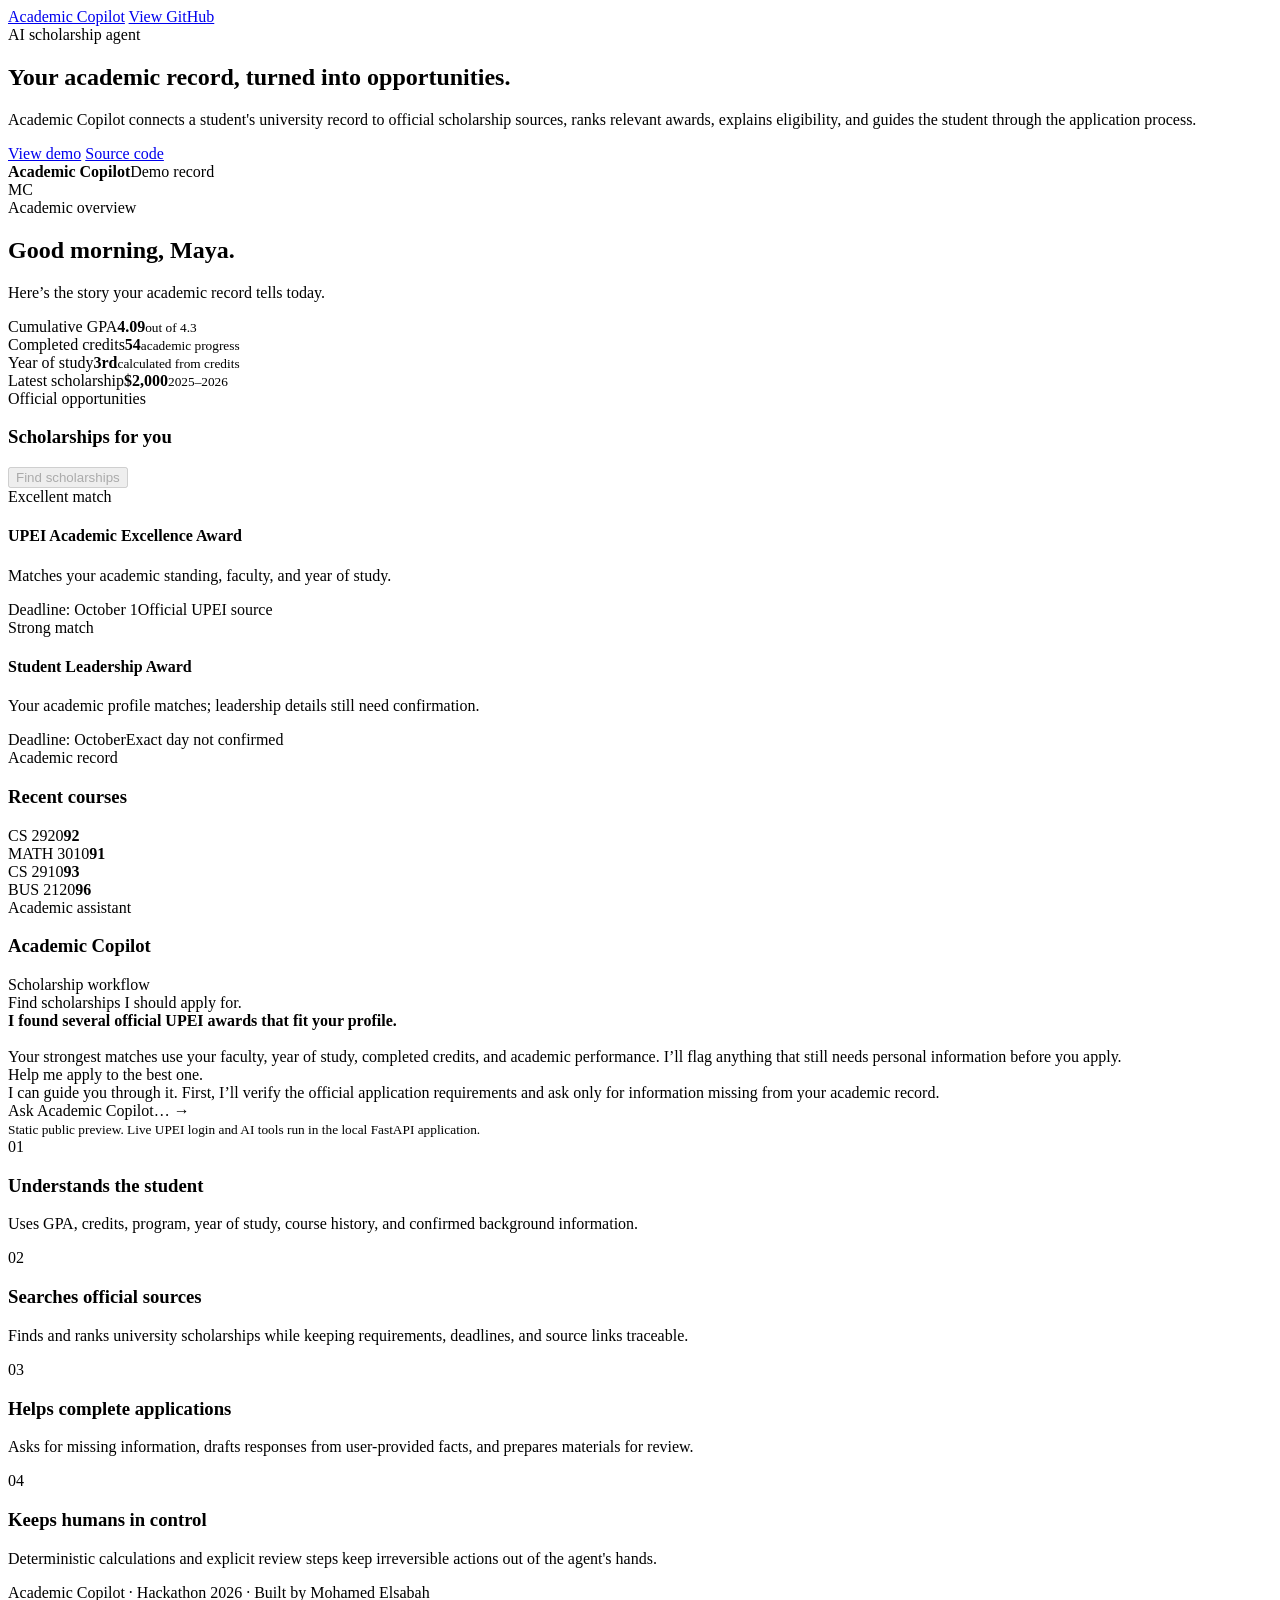
==== index.html @ e3b1a6f1 "Add GitHub Pages showcase for Academic Copilot" ====
<!doctype html>
<html lang="en">
<head>
  <meta charset="utf-8" />
  <meta name="viewport" content="width=device-width,initial-scale=1" />
  <title>Academic Copilot</title>
  <meta name="description" content="Academic Copilot turns a university record into personalized scholarship matches, application guidance, and ready-to-submit materials." />
  <link rel="stylesheet" href="pages.css" />
</head>
<body>
  <header class="nav">
    <a class="brand" href="#">Academic Copilot</a>
    <a class="source" href="https://github.com/MBELSABAH/Scholarship_calculator" target="_blank" rel="noreferrer">View GitHub</a>
  </header>

  <main>
    <section class="hero">
      <span class="eyebrow">AI scholarship agent</span>
      <h1>Your academic record, turned into opportunities.</h1>
      <p class="lead">Academic Copilot connects a student's university record to official scholarship sources, ranks relevant awards, explains eligibility, and guides the student through the application process.</p>
      <div class="hero-actions">
        <a class="primary" href="#demo">View demo</a>
        <a class="secondary" href="https://github.com/MBELSABAH/Scholarship_calculator/tree/hackathon-academic-agent" target="_blank" rel="noreferrer">Source code</a>
      </div>
    </section>

    <section id="demo" class="product-shell">
      <div class="topbar">
        <div><strong>Academic Copilot</strong><span class="live">Demo record</span></div>
        <span class="avatar">MC</span>
      </div>
      <div class="layout">
        <section class="dashboard">
          <div class="welcome"><span class="eyebrow">Academic overview</span><h2>Good morning, Maya.</h2><p>Here’s the story your academic record tells today.</p></div>
          <div class="stats">
            <article><span>Cumulative GPA</span><strong>4.09</strong><small>out of 4.3</small></article>
            <article><span>Completed credits</span><strong>54</strong><small>academic progress</small></article>
            <article><span>Year of study</span><strong>3rd</strong><small>calculated from credits</small></article>
            <article><span>Latest scholarship</span><strong>$2,000</strong><small>2025–2026</small></article>
          </div>

          <div class="section-head"><div><span class="eyebrow">Official opportunities</span><h3>Scholarships for you</h3></div><button disabled>Find scholarships</button></div>
          <div class="award-grid">
            <article class="award"><div><span class="match excellent">Excellent match</span><h4>UPEI Academic Excellence Award</h4><p>Matches your academic standing, faculty, and year of study.</p></div><div class="award-meta"><span>Deadline: October 1</span><span>Official UPEI source</span></div></article>
            <article class="award"><div><span class="match strong">Strong match</span><h4>Student Leadership Award</h4><p>Your academic profile matches; leadership details still need confirmation.</p></div><div class="award-meta"><span>Deadline: October</span><span>Exact day not confirmed</span></div></article>
          </div>

          <div class="section-head compact"><div><span class="eyebrow">Academic record</span><h3>Recent courses</h3></div></div>
          <div class="courses">
            <div><span>CS 2920</span><strong class="blue">92</strong></div>
            <div><span>MATH 3010</span><strong class="blue">91</strong></div>
            <div><span>CS 2910</span><strong class="blue">93</strong></div>
            <div><span>BUS 2120</span><strong class="blue">96</strong></div>
          </div>
        </section>

        <aside class="copilot">
          <span class="eyebrow">Academic assistant</span>
          <h3>Academic Copilot</h3>
          <div class="context">Scholarship workflow</div>
          <div class="messages">
            <div class="user">Find scholarships I should apply for.</div>
            <div class="assistant"><strong>I found several official UPEI awards that fit your profile.</strong><br><br>Your strongest matches use your faculty, year of study, completed credits, and academic performance. I’ll flag anything that still needs personal information before you apply.</div>
            <div class="user">Help me apply to the best one.</div>
            <div class="assistant">I can guide you through it. First, I’ll verify the official application requirements and ask only for information missing from your academic record.</div>
          </div>
          <div class="composer">Ask Academic Copilot… <span>→</span></div>
          <small>Static public preview. Live UPEI login and AI tools run in the local FastAPI application.</small>
        </aside>
      </div>
    </section>

    <section class="features">
      <article><span>01</span><h3>Understands the student</h3><p>Uses GPA, credits, program, year of study, course history, and confirmed background information.</p></article>
      <article><span>02</span><h3>Searches official sources</h3><p>Finds and ranks university scholarships while keeping requirements, deadlines, and source links traceable.</p></article>
      <article><span>03</span><h3>Helps complete applications</h3><p>Asks for missing information, drafts responses from user-provided facts, and prepares materials for review.</p></article>
      <article><span>04</span><h3>Keeps humans in control</h3><p>Deterministic calculations and explicit review steps keep irreversible actions out of the agent's hands.</p></article>
    </section>
  </main>

  <footer>Academic Copilot · Hackathon 2026 · Built by Mohamed Elsabah</footer>
</body>
</html>
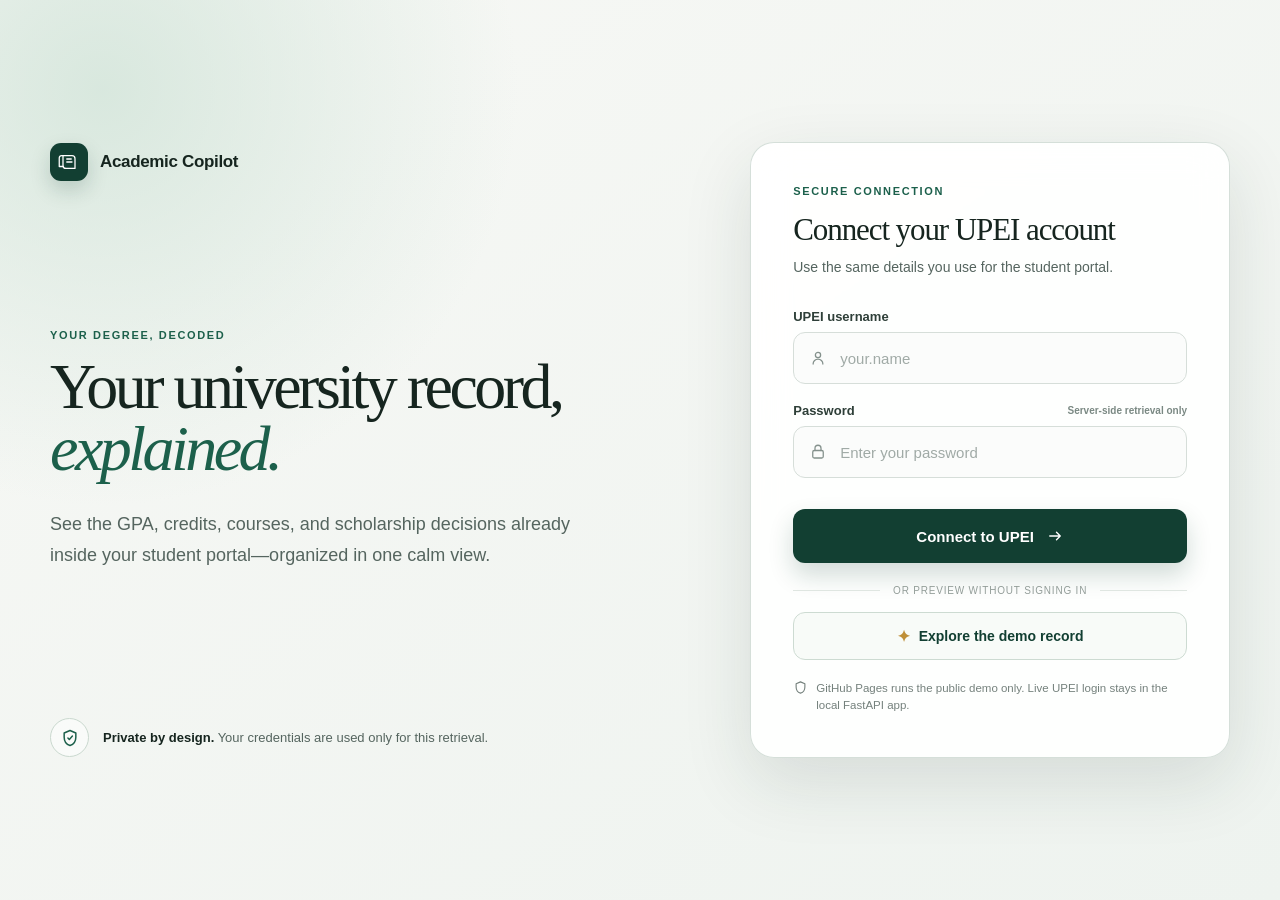
==== commit d359d907: "Mirror Academic Copilot frontend on GitHub Pages" ====
--- a/index.html
+++ b/index.html
@@ -1,83 +1,229 @@
 <!doctype html>
 <html lang="en">
-<head>
-  <meta charset="utf-8" />
-  <meta name="viewport" content="width=device-width,initial-scale=1" />
-  <title>Academic Copilot</title>
-  <meta name="description" content="Academic Copilot turns a university record into personalized scholarship matches, application guidance, and ready-to-submit materials." />
-  <link rel="stylesheet" href="pages.css" />
-</head>
-<body>
-  <header class="nav">
-    <a class="brand" href="#">Academic Copilot</a>
-    <a class="source" href="https://github.com/MBELSABAH/Scholarship_calculator" target="_blank" rel="noreferrer">View GitHub</a>
-  </header>
-
-  <main>
-    <section class="hero">
-      <span class="eyebrow">AI scholarship agent</span>
-      <h1>Your academic record, turned into opportunities.</h1>
-      <p class="lead">Academic Copilot connects a student's university record to official scholarship sources, ranks relevant awards, explains eligibility, and guides the student through the application process.</p>
-      <div class="hero-actions">
-        <a class="primary" href="#demo">View demo</a>
-        <a class="secondary" href="https://github.com/MBELSABAH/Scholarship_calculator/tree/hackathon-academic-agent" target="_blank" rel="noreferrer">Source code</a>
-      </div>
-    </section>
-
-    <section id="demo" class="product-shell">
-      <div class="topbar">
-        <div><strong>Academic Copilot</strong><span class="live">Demo record</span></div>
-        <span class="avatar">MC</span>
-      </div>
-      <div class="layout">
-        <section class="dashboard">
-          <div class="welcome"><span class="eyebrow">Academic overview</span><h2>Good morning, Maya.</h2><p>Here’s the story your academic record tells today.</p></div>
-          <div class="stats">
-            <article><span>Cumulative GPA</span><strong>4.09</strong><small>out of 4.3</small></article>
-            <article><span>Completed credits</span><strong>54</strong><small>academic progress</small></article>
-            <article><span>Year of study</span><strong>3rd</strong><small>calculated from credits</small></article>
-            <article><span>Latest scholarship</span><strong>$2,000</strong><small>2025–2026</small></article>
-          </div>
-
-          <div class="section-head"><div><span class="eyebrow">Official opportunities</span><h3>Scholarships for you</h3></div><button disabled>Find scholarships</button></div>
-          <div class="award-grid">
-            <article class="award"><div><span class="match excellent">Excellent match</span><h4>UPEI Academic Excellence Award</h4><p>Matches your academic standing, faculty, and year of study.</p></div><div class="award-meta"><span>Deadline: October 1</span><span>Official UPEI source</span></div></article>
-            <article class="award"><div><span class="match strong">Strong match</span><h4>Student Leadership Award</h4><p>Your academic profile matches; leadership details still need confirmation.</p></div><div class="award-meta"><span>Deadline: October</span><span>Exact day not confirmed</span></div></article>
-          </div>
-
-          <div class="section-head compact"><div><span class="eyebrow">Academic record</span><h3>Recent courses</h3></div></div>
-          <div class="courses">
-            <div><span>CS 2920</span><strong class="blue">92</strong></div>
-            <div><span>MATH 3010</span><strong class="blue">91</strong></div>
-            <div><span>CS 2910</span><strong class="blue">93</strong></div>
-            <div><span>BUS 2120</span><strong class="blue">96</strong></div>
-          </div>
-        </section>
-
-        <aside class="copilot">
-          <span class="eyebrow">Academic assistant</span>
-          <h3>Academic Copilot</h3>
-          <div class="context">Scholarship workflow</div>
-          <div class="messages">
-            <div class="user">Find scholarships I should apply for.</div>
-            <div class="assistant"><strong>I found several official UPEI awards that fit your profile.</strong><br><br>Your strongest matches use your faculty, year of study, completed credits, and academic performance. I’ll flag anything that still needs personal information before you apply.</div>
-            <div class="user">Help me apply to the best one.</div>
-            <div class="assistant">I can guide you through it. First, I’ll verify the official application requirements and ask only for information missing from your academic record.</div>
-          </div>
-          <div class="composer">Ask Academic Copilot… <span>→</span></div>
-          <small>Static public preview. Live UPEI login and AI tools run in the local FastAPI application.</small>
-        </aside>
-      </div>
-    </section>
-
-    <section class="features">
-      <article><span>01</span><h3>Understands the student</h3><p>Uses GPA, credits, program, year of study, course history, and confirmed background information.</p></article>
-      <article><span>02</span><h3>Searches official sources</h3><p>Finds and ranks university scholarships while keeping requirements, deadlines, and source links traceable.</p></article>
-      <article><span>03</span><h3>Helps complete applications</h3><p>Asks for missing information, drafts responses from user-provided facts, and prepares materials for review.</p></article>
-      <article><span>04</span><h3>Keeps humans in control</h3><p>Deterministic calculations and explicit review steps keep irreversible actions out of the agent's hands.</p></article>
-    </section>
-  </main>
-
-  <footer>Academic Copilot · Hackathon 2026 · Built by Mohamed Elsabah</footer>
-</body>
+  <head>
+    <meta charset="UTF-8" />
+    <meta name="viewport" content="width=device-width, initial-scale=1.0" />
+    <meta name="theme-color" content="#f4f6f3" />
+    <link rel="icon" href="data:image/svg+xml,%3Csvg xmlns='http://www.w3.org/2000/svg' viewBox='0 0 32 32'%3E%3Crect width='32' height='32' rx='8' fill='%23123f32'/%3E%3Cpath d='M8 8h12a4 4 0 0 1 4 4v12H12a4 4 0 0 1-4-4z' fill='none' stroke='white' stroke-width='2'/%3E%3C/svg%3E" />
+    <title>Academic Copilot</title>
+    <link rel="stylesheet" href="./frontend/styles.css" />
+  </head>
+  <body>
+    <div class="ambient ambient-one"></div>
+    <div class="ambient ambient-two"></div>
+
+    <main>
+      <section id="login-view" class="login-shell" aria-labelledby="login-title">
+        <div class="login-story">
+          <a class="brand brand-large" href="#" aria-label="Academic Copilot home">
+            <span class="brand-mark" aria-hidden="true">
+              <svg viewBox="0 0 32 32" role="img"><path d="M8 7.5h12a4 4 0 0 1 4 4v13H12a4 4 0 0 1-4-4v-13Z"/><path d="M8 7.5H6a3 3 0 0 0-3 3V22h5M13 12h6M13 16h7"/></svg>
+            </span>
+            <span>Academic Copilot</span>
+          </a>
+          <div class="story-copy">
+            <span class="eyebrow">Your degree, decoded</span>
+            <h1 id="login-title">Your university record, <em>explained.</em></h1>
+            <p>See the GPA, credits, courses, and scholarship decisions already inside your student portal—organized in one calm view.</p>
+          </div>
+          <div class="trust-row">
+            <span class="trust-icon" aria-hidden="true">
+              <svg viewBox="0 0 24 24"><path d="M12 3 5 6v5c0 4.6 2.9 8.7 7 10 4.1-1.3 7-5.4 7-10V6l-7-3Z"/><path d="m9.5 12 1.7 1.7 3.7-4"/></svg>
+            </span>
+            <span><strong>Private by design.</strong> Your credentials are used only for this retrieval.</span>
+          </div>
+        </div>
+
+        <div class="login-card-wrap">
+          <div id="login-card" class="login-card">
+            <div class="card-heading">
+              <span class="step-label">Secure connection</span>
+              <h2>Connect your UPEI account</h2>
+              <p>Use the same details you use for the student portal.</p>
+            </div>
+
+            <form id="connect-form" method="post" novalidate>
+              <label for="username">UPEI username</label>
+              <div class="field-wrap">
+                <svg viewBox="0 0 24 24" aria-hidden="true"><circle cx="12" cy="8" r="3.5"/><path d="M5.5 20a6.5 6.5 0 0 1 13 0"/></svg>
+                <input id="username" name="username" type="text" autocomplete="username" placeholder="your.name" required />
+              </div>
+
+              <div class="label-row">
+                <label for="password">Password</label>
+                <span>Server-side retrieval only</span>
+              </div>
+              <div class="field-wrap">
+                <svg viewBox="0 0 24 24" aria-hidden="true"><rect x="5" y="10" width="14" height="10" rx="2"/><path d="M8 10V7a4 4 0 0 1 8 0v3"/></svg>
+                <input id="password" name="password" type="password" autocomplete="current-password" placeholder="Enter your password" required />
+              </div>
+
+              <p id="form-error" class="form-error" role="alert" aria-live="polite"></p>
+              <button class="primary-button" type="submit">
+                <span>Connect to UPEI</span>
+                <svg viewBox="0 0 24 24" aria-hidden="true"><path d="M5 12h14M14 7l5 5-5 5"/></svg>
+              </button>
+            </form>
+
+            <div class="or-divider"><span>or preview without signing in</span></div>
+            <button id="demo-button" class="demo-button" type="button">
+              <span class="demo-spark" aria-hidden="true">✦</span>
+              Explore the demo record
+            </button>
+
+            <p class="privacy-note">
+              <svg viewBox="0 0 24 24" aria-hidden="true"><path d="M12 3 5 6v5c0 4.6 2.9 8.7 7 10 4.1-1.3 7-5.4 7-10V6l-7-3Z"/></svg>
+              GitHub Pages runs the public demo only. Live UPEI login stays in the local FastAPI app.
+            </p>
+          </div>
+
+          <div id="loading-card" class="loading-card" hidden aria-live="polite">
+            <div class="loader-orbit"><span></span></div>
+            <span class="step-label">Retrieving your record</span>
+            <h2 id="loading-title">Connecting to UPEI…</h2>
+            <p>This usually takes less than a minute. Keep this window open.</p>
+            <ol class="progress-list">
+              <li data-step="0"><span class="status-dot"></span><span>Secure connection started</span></li>
+              <li data-step="1"><span class="status-dot"></span><span>Academic profile loaded</span></li>
+              <li data-step="2"><span class="status-dot"></span><span>Grade history loaded</span></li>
+              <li data-step="3"><span class="status-dot"></span><span>Scholarship calculations complete</span></li>
+            </ol>
+          </div>
+        </div>
+      </section>
+
+      <section id="dashboard-view" class="dashboard" hidden aria-labelledby="dashboard-title">
+        <header class="topbar">
+          <a class="brand" href="#" aria-label="Academic Copilot home">
+            <span class="brand-mark" aria-hidden="true">
+              <svg viewBox="0 0 32 32"><path d="M8 7.5h12a4 4 0 0 1 4 4v13H12a4 4 0 0 1-4-4v-13Z"/><path d="M8 7.5H6a3 3 0 0 0-3 3V22h5M13 12h6M13 16h7"/></svg>
+            </span>
+            <span>Academic Copilot</span>
+          </a>
+          <div class="topbar-actions">
+            <span id="source-badge" class="source-badge">Demo data</span>
+            <button id="disconnect-button" class="text-button" type="button">Disconnect</button>
+            <div id="avatar" class="avatar">MC</div>
+          </div>
+        </header>
+
+        <div class="dashboard-content dashboard-layout">
+          <div class="dashboard-main">
+            <div class="welcome-row">
+              <div>
+                <span class="eyebrow">Academic overview</span>
+                <h1 id="dashboard-title"><span id="greeting-salutation">Good afternoon</span>, <span id="first-name">Maya</span>.</h1>
+                <p>Here’s the story your academic record tells today.</p>
+              </div>
+              <div class="record-meta">
+                <span>Student record</span>
+                <strong id="masked-id">••••007</strong>
+              </div>
+            </div>
+
+            <div id="summary-grid" class="summary-grid"></div>
+
+            <section id="scholarship-discovery" class="discovery-section" aria-labelledby="discovery-title">
+              <div class="section-heading">
+                <div>
+                  <span class="eyebrow">Official UPEI opportunities</span>
+                  <h2 id="discovery-title">Scholarships for you</h2>
+                </div>
+                <button id="find-scholarships-button" class="secondary-action" type="button">Find scholarships</button>
+              </div>
+              <div id="scholarship-filters" class="match-filters" hidden aria-label="Scholarship match filters">
+                <button type="button" class="active" data-match-filter="all">All</button>
+                <button type="button" data-match-filter="excellent">Excellent</button>
+                <button type="button" data-match-filter="strong">Strong</button>
+                <button type="button" data-match-filter="potential">Potential</button>
+                <button type="button" data-match-filter="unlikely">Unlikely</button>
+              </div>
+              <div id="scholarship-results" class="scholarship-results">
+                <div class="discovery-empty">
+                  <span aria-hidden="true">✦</span>
+                  <div><strong>Discover awards matched to your record</strong><p>Academic Copilot will search official UPEI sources and flag personal details it still needs.</p></div>
+                </div>
+              </div>
+              <article id="scholarship-detail" class="scholarship-detail" hidden></article>
+              <section id="application-view" class="application-view" hidden aria-labelledby="application-title"></section>
+            </section>
+
+            <div class="section-heading scholarship-heading">
+              <div>
+                <span class="eyebrow">Recognition</span>
+                <h2>Scholarship history</h2>
+              </div>
+              <div id="scholarship-total" class="eligibility-pill"></div>
+            </div>
+            <div id="scholarship-grid" class="scholarship-grid"></div>
+
+            <div class="section-heading courses-heading">
+              <div>
+                <span class="eyebrow">Full record</span>
+                <h2>Academic years &amp; courses</h2>
+              </div>
+              <span class="section-hint">Select a year to see every course</span>
+            </div>
+            <div class="performance-legend" aria-label="Course performance color legend">
+              <span class="performance-legend-title">Performance</span>
+              <span><i class="legend-swatch excellent"></i>Blue 90+</span>
+              <span><i class="legend-swatch strong"></i>Green 80–89</span>
+              <span><i class="legend-swatch good"></i>Gold 70–79</span>
+              <span><i class="legend-swatch needs-improvement"></i>Orange 60–69</span>
+              <span><i class="legend-swatch low"></i>Red &lt;60</span>
+              <span><i class="legend-swatch neutral"></i>Gray non-graded</span>
+            </div>
+            <div id="academic-years" class="academic-years"></div>
+
+            <footer>
+              <span>Academic Copilot</span>
+              <p>Calculations and match assessments are guidance, not official university decisions.</p>
+            </footer>
+          </div>
+
+          <aside class="copilot-panel" aria-labelledby="chat-title">
+            <div class="copilot-header">
+              <div>
+                <span class="eyebrow">Academic assistant</span>
+                <h2 id="chat-title">Academic Copilot</h2>
+              </div>
+              <span class="copilot-live" aria-label="Copilot ready"></span>
+            </div>
+            <div class="copilot-modes" role="tablist" aria-label="Copilot mode">
+              <button type="button" class="active" data-chat-mode="scholarship" role="tab" aria-selected="true">Scholarships</button>
+              <button type="button" data-chat-mode="academic" role="tab" aria-selected="false">Academic Q&amp;A</button>
+            </div>
+            <div id="copilot-context" class="copilot-context">Dashboard overview</div>
+            <div id="chat-messages" class="chat-messages" aria-live="polite">
+              <div id="chat-empty" class="chat-empty">
+                <span class="chat-spark" aria-hidden="true">✦</span>
+                <p>Ask about your record or find official UPEI scholarships.</p>
+              </div>
+            </div>
+            <div id="chat-status" class="chat-status" role="status" hidden>
+              <span class="status-pulse" aria-hidden="true"></span>
+              <span id="chat-status-text">Consulting your academic record…</span>
+            </div>
+            <div id="chat-suggestions" class="chat-suggestions" aria-label="Suggested questions"></div>
+            <form id="chat-form" class="chat-composer">
+              <button id="microphone-button" class="microphone-button" type="button" aria-label="Dictate message" hidden>
+                <svg viewBox="0 0 24 24" aria-hidden="true"><rect x="9" y="3" width="6" height="11" rx="3"/><path d="M6 11a6 6 0 0 0 12 0M12 17v4M9 21h6"/></svg>
+              </button>
+              <label class="sr-only" for="chat-input">Ask Academic Copilot</label>
+              <input id="chat-input" type="text" maxlength="2000" autocomplete="off" placeholder="Ask Academic Copilot…" required />
+              <button id="chat-send" type="submit" aria-label="Send question">
+                <svg viewBox="0 0 24 24" aria-hidden="true"><path d="M5 12h14M14 7l5 5-5 5"/></svg>
+              </button>
+            </form>
+            <p class="chat-note">Review personal answers and drafts before using them. Submission always requires explicit approval.</p>
+          </aside>
+        </div>
+      </section>
+    </main>
+
+    <script src="./frontend/chat_format.js" defer></script>
+    <script src="./frontend/greeting.js" defer></script>
+    <script src="./frontend/pages_shim.js" defer></script>
+    <script src="./frontend/app.js" defer></script>
+  </body>
 </html>
--- a/frontend/styles.css
+++ b/frontend/styles.css
@@ -0,0 +1,2278 @@
+:root {
+  color-scheme: light;
+  --ink: #16251f;
+  --ink-soft: #55655f;
+  --forest: #123f32;
+  --forest-light: #1c604b;
+  --sage: #dce9df;
+  --cream: #f4f6f3;
+  --paper: #ffffff;
+  --line: #dfe6e1;
+  --gold: #bf8f37;
+  --gold-soft: #f8eed8;
+  --shadow: 0 24px 70px rgba(27, 52, 42, 0.12);
+  --shadow-soft: 0 12px 32px rgba(27, 52, 42, 0.07);
+}
+
+* {
+  box-sizing: border-box;
+}
+
+html {
+  min-height: 100%;
+  background: var(--cream);
+}
+
+body {
+  min-height: 100vh;
+  margin: 0;
+  color: var(--ink);
+  background:
+    radial-gradient(circle at 8% 10%, rgba(211, 229, 218, 0.85), transparent 26rem),
+    linear-gradient(145deg, #f7f8f5 0%, #eef3ef 100%);
+  font-family: Inter, ui-sans-serif, -apple-system, BlinkMacSystemFont, "Segoe UI", sans-serif;
+  -webkit-font-smoothing: antialiased;
+}
+
+button,
+input,
+select {
+  font: inherit;
+}
+
+button,
+a,
+summary,
+select {
+  -webkit-tap-highlight-color: transparent;
+}
+
+[hidden] {
+  display: none !important;
+}
+
+.sr-only {
+  position: absolute;
+  width: 1px;
+  height: 1px;
+  padding: 0;
+  overflow: hidden;
+  clip: rect(0, 0, 0, 0);
+  white-space: nowrap;
+  border: 0;
+}
+
+.ambient {
+  position: fixed;
+  z-index: -1;
+  border-radius: 999px;
+  filter: blur(1px);
+  pointer-events: none;
+}
+
+.ambient-one {
+  width: 22rem;
+  height: 22rem;
+  right: -7rem;
+  top: -8rem;
+  border: 1px solid rgba(18, 63, 50, 0.1);
+  box-shadow: 0 0 0 4rem rgba(255, 255, 255, 0.18), 0 0 0 8rem rgba(255, 255, 255, 0.1);
+}
+
+.ambient-two {
+  width: 11rem;
+  height: 11rem;
+  left: -5rem;
+  bottom: -3rem;
+  background: rgba(232, 218, 182, 0.2);
+}
+
+.login-shell {
+  width: min(1180px, calc(100% - 48px));
+  min-height: 100vh;
+  margin: 0 auto;
+  padding: 44px 0;
+  display: grid;
+  grid-template-columns: minmax(0, 1fr) minmax(420px, 0.82fr);
+  gap: clamp(64px, 9vw, 140px);
+  align-items: center;
+}
+
+.login-story {
+  min-height: 650px;
+  display: flex;
+  flex-direction: column;
+  justify-content: space-between;
+  padding: 18px 0;
+}
+
+.brand {
+  display: inline-flex;
+  width: fit-content;
+  align-items: center;
+  gap: 12px;
+  color: var(--ink);
+  font-weight: 760;
+  letter-spacing: -0.02em;
+  text-decoration: none;
+}
+
+.brand-large {
+  font-size: 17px;
+}
+
+.brand-mark {
+  width: 38px;
+  height: 38px;
+  display: grid;
+  place-items: center;
+  border-radius: 11px;
+  color: white;
+  background: var(--forest);
+  box-shadow: 0 9px 20px rgba(18, 63, 50, 0.18);
+}
+
+.brand-mark svg {
+  width: 24px;
+  fill: none;
+  stroke: currentColor;
+  stroke-width: 1.7;
+  stroke-linecap: round;
+  stroke-linejoin: round;
+}
+
+.story-copy {
+  max-width: 610px;
+}
+
+.eyebrow,
+.step-label {
+  display: block;
+  margin-bottom: 15px;
+  color: var(--forest-light);
+  font-size: 11px;
+  font-weight: 800;
+  letter-spacing: 0.15em;
+  text-transform: uppercase;
+}
+
+.story-copy h1 {
+  max-width: 610px;
+  margin: 0;
+  font-family: Georgia, "Times New Roman", serif;
+  font-size: clamp(52px, 5vw, 72px);
+  font-weight: 500;
+  letter-spacing: -0.055em;
+  line-height: 0.98;
+}
+
+.story-copy h1 em {
+  color: var(--forest-light);
+  font-weight: 500;
+}
+
+.story-copy p {
+  max-width: 540px;
+  margin: 28px 0 0;
+  color: var(--ink-soft);
+  font-size: 18px;
+  line-height: 1.7;
+}
+
+.trust-row {
+  display: flex;
+  max-width: 500px;
+  align-items: center;
+  gap: 14px;
+  color: var(--ink-soft);
+  font-size: 13px;
+  line-height: 1.5;
+}
+
+.trust-row strong {
+  color: var(--ink);
+}
+
+.trust-icon {
+  width: 39px;
+  height: 39px;
+  flex: 0 0 auto;
+  display: grid;
+  place-items: center;
+  border: 1px solid #cad9cf;
+  border-radius: 50%;
+  color: var(--forest-light);
+  background: rgba(255, 255, 255, 0.55);
+}
+
+.trust-icon svg,
+.privacy-note svg {
+  width: 20px;
+  fill: none;
+  stroke: currentColor;
+  stroke-width: 1.8;
+  stroke-linecap: round;
+  stroke-linejoin: round;
+}
+
+.login-card-wrap {
+  position: relative;
+}
+
+.login-card,
+.loading-card {
+  width: 100%;
+  padding: 42px;
+  border: 1px solid rgba(209, 220, 213, 0.9);
+  border-radius: 24px;
+  background: rgba(255, 255, 255, 0.93);
+  box-shadow: var(--shadow);
+  backdrop-filter: blur(18px);
+}
+
+.card-heading {
+  margin-bottom: 30px;
+}
+
+.card-heading h2,
+.loading-card h2 {
+  margin: 0;
+  font-family: Georgia, "Times New Roman", serif;
+  font-size: 31px;
+  font-weight: 500;
+  letter-spacing: -0.035em;
+}
+
+.card-heading p,
+.loading-card > p {
+  margin: 9px 0 0;
+  color: var(--ink-soft);
+  font-size: 14px;
+  line-height: 1.55;
+}
+
+label,
+.label-row {
+  display: block;
+  margin: 19px 0 8px;
+  color: #2e3f38;
+  font-size: 13px;
+  font-weight: 750;
+}
+
+.label-row {
+  display: flex;
+  align-items: center;
+  justify-content: space-between;
+}
+
+.label-row label {
+  margin: 0;
+}
+
+.label-row span {
+  color: #7a8983;
+  font-size: 10px;
+  font-weight: 600;
+}
+
+.field-wrap {
+  height: 52px;
+  display: flex;
+  align-items: center;
+  gap: 11px;
+  padding: 0 15px;
+  border: 1px solid #d6ded9;
+  border-radius: 12px;
+  background: #fbfcfb;
+  transition: border-color 160ms ease, box-shadow 160ms ease, background 160ms ease;
+}
+
+.field-wrap:focus-within {
+  border-color: #568675;
+  background: white;
+  box-shadow: 0 0 0 4px rgba(50, 111, 88, 0.1);
+}
+
+.field-wrap svg {
+  width: 18px;
+  flex: 0 0 auto;
+  fill: none;
+  stroke: #84918c;
+  stroke-width: 1.7;
+  stroke-linecap: round;
+  stroke-linejoin: round;
+}
+
+.field-wrap input {
+  width: 100%;
+  height: 100%;
+  border: 0;
+  outline: 0;
+  color: var(--ink);
+  background: transparent;
+  font-size: 15px;
+}
+
+.field-wrap input::placeholder {
+  color: #a0aaa6;
+}
+
+.form-error {
+  min-height: 18px;
+  margin: 10px 0 0;
+  color: #9f342c;
+  font-size: 12px;
+  line-height: 1.45;
+}
+
+.primary-button,
+.demo-button,
+.text-button {
+  border: 0;
+  cursor: pointer;
+}
+
+.primary-button {
+  width: 100%;
+  height: 54px;
+  margin-top: 3px;
+  padding: 0 19px;
+  display: flex;
+  align-items: center;
+  justify-content: center;
+  gap: 12px;
+  border-radius: 12px;
+  color: white;
+  background: var(--forest);
+  box-shadow: 0 12px 25px rgba(18, 63, 50, 0.19);
+  font-size: 15px;
+  font-weight: 750;
+  transition: transform 160ms ease, background 160ms ease, box-shadow 160ms ease;
+}
+
+.primary-button:hover {
+  transform: translateY(-1px);
+  background: #174d3e;
+  box-shadow: 0 15px 27px rgba(18, 63, 50, 0.23);
+}
+
+.primary-button:active {
+  transform: translateY(0);
+}
+
+.primary-button svg {
+  width: 18px;
+  fill: none;
+  stroke: currentColor;
+  stroke-width: 1.8;
+  stroke-linecap: round;
+  stroke-linejoin: round;
+}
+
+.or-divider {
+  display: flex;
+  align-items: center;
+  gap: 13px;
+  margin: 22px 0 16px;
+  color: #929d98;
+  font-size: 10px;
+  text-transform: uppercase;
+  letter-spacing: 0.08em;
+}
+
+.or-divider::before,
+.or-divider::after {
+  content: "";
+  height: 1px;
+  flex: 1;
+  background: var(--line);
+}
+
+.demo-button {
+  width: 100%;
+  height: 48px;
+  display: flex;
+  align-items: center;
+  justify-content: center;
+  gap: 9px;
+  border: 1px solid #cddbd2;
+  border-radius: 12px;
+  color: var(--forest);
+  background: #f8fbf8;
+  font-size: 14px;
+  font-weight: 750;
+  transition: background 160ms ease, border-color 160ms ease;
+}
+
+.demo-button:hover {
+  border-color: #a8c0b1;
+  background: #f0f7f2;
+}
+
+.demo-spark {
+  color: var(--gold);
+  font-size: 16px;
+}
+
+.privacy-note {
+  margin: 20px 0 0;
+  display: flex;
+  align-items: flex-start;
+  gap: 8px;
+  color: #74817c;
+  font-size: 11.5px;
+  line-height: 1.5;
+}
+
+.privacy-note svg {
+  width: 15px;
+  flex: 0 0 auto;
+}
+
+.loading-card {
+  min-height: 560px;
+  display: flex;
+  flex-direction: column;
+  justify-content: center;
+}
+
+.loader-orbit {
+  position: relative;
+  width: 64px;
+  height: 64px;
+  margin-bottom: 30px;
+  border: 1px solid #cbdcd1;
+  border-radius: 50%;
+}
+
+.loader-orbit::before {
+  content: "";
+  position: absolute;
+  inset: 13px;
+  border-radius: 50%;
+  background: var(--sage);
+}
+
+.loader-orbit span {
+  position: absolute;
+  top: -4px;
+  left: calc(50% - 4px);
+  width: 8px;
+  height: 8px;
+  border-radius: 50%;
+  background: var(--forest-light);
+  transform-origin: 4px 36px;
+  animation: orbit 1.6s linear infinite;
+}
+
+@keyframes orbit {
+  to { transform: rotate(360deg); }
+}
+
+.progress-list {
+  margin: 34px 0 0;
+  padding: 0;
+  display: grid;
+  gap: 10px;
+  list-style: none;
+}
+
+.progress-list li {
+  min-height: 43px;
+  display: flex;
+  align-items: center;
+  gap: 12px;
+  color: #89948f;
+  font-size: 13px;
+  transition: color 180ms ease;
+}
+
+.status-dot {
+  width: 22px;
+  height: 22px;
+  display: grid;
+  place-items: center;
+  border: 1px solid #d5dfd9;
+  border-radius: 50%;
+  background: #f8faf9;
+}
+
+.progress-list li.active {
+  color: var(--ink);
+  font-weight: 700;
+}
+
+.progress-list li.active .status-dot {
+  border-color: #7fa28f;
+  box-shadow: inset 0 0 0 5px white;
+  background: var(--forest-light);
+}
+
+.progress-list li.complete {
+  color: #4c6359;
+}
+
+.progress-list li.complete .status-dot {
+  border-color: var(--forest-light);
+  color: white;
+  background: var(--forest-light);
+}
+
+.progress-list li.complete .status-dot::after {
+  content: "✓";
+  font-size: 12px;
+  font-weight: 800;
+}
+
+.dashboard {
+  min-height: 100vh;
+}
+
+.topbar {
+  position: sticky;
+  z-index: 10;
+  top: 0;
+  height: 74px;
+  padding: 0 max(32px, calc((100vw - 1180px) / 2));
+  display: flex;
+  align-items: center;
+  justify-content: space-between;
+  border-bottom: 1px solid rgba(216, 225, 219, 0.85);
+  background: rgba(248, 249, 247, 0.88);
+  backdrop-filter: blur(16px);
+}
+
+.topbar-actions {
+  display: flex;
+  align-items: center;
+  gap: 16px;
+}
+
+.source-badge,
+.eligibility-pill {
+  padding: 7px 10px;
+  border: 1px solid #d3dfd7;
+  border-radius: 999px;
+  color: #50645b;
+  background: rgba(255, 255, 255, 0.7);
+  font-size: 11px;
+  font-weight: 750;
+  letter-spacing: 0.04em;
+  text-transform: uppercase;
+}
+
+.text-button {
+  padding: 7px 3px;
+  color: var(--ink-soft);
+  background: transparent;
+  font-size: 13px;
+  font-weight: 700;
+}
+
+.text-button:hover {
+  color: var(--ink);
+}
+
+.avatar {
+  width: 38px;
+  height: 38px;
+  display: grid;
+  place-items: center;
+  border-radius: 50%;
+  color: white;
+  background: var(--forest);
+  font-family: Georgia, "Times New Roman", serif;
+  font-size: 14px;
+}
+
+.dashboard-content {
+  width: min(1180px, calc(100% - 64px));
+  margin: 0 auto;
+  padding: 58px 0 38px;
+}
+
+.welcome-row {
+  display: flex;
+  align-items: flex-end;
+  justify-content: space-between;
+  gap: 30px;
+}
+
+.welcome-row h1 {
+  margin: 0;
+  font-family: Georgia, "Times New Roman", serif;
+  font-size: clamp(38px, 4vw, 52px);
+  font-weight: 500;
+  letter-spacing: -0.045em;
+}
+
+.welcome-row p {
+  margin: 10px 0 0;
+  color: var(--ink-soft);
+  font-size: 16px;
+}
+
+.record-meta {
+  padding: 12px 0;
+  display: grid;
+  justify-items: end;
+  gap: 3px;
+  color: #82908a;
+  font-size: 11px;
+  letter-spacing: 0.06em;
+  text-transform: uppercase;
+}
+
+.record-meta strong {
+  color: var(--ink);
+  font-size: 14px;
+  letter-spacing: 0.05em;
+}
+
+.summary-grid {
+  margin-top: 36px;
+  display: grid;
+  grid-template-columns: repeat(5, minmax(0, 1fr));
+  gap: 15px;
+}
+
+.summary-card {
+  position: relative;
+  min-height: 175px;
+  padding: 24px;
+  overflow: hidden;
+  border: 1px solid var(--line);
+  border-radius: 18px;
+  background: rgba(255, 255, 255, 0.84);
+  box-shadow: var(--shadow-soft);
+}
+
+.summary-card.featured {
+  color: white;
+  border-color: var(--forest);
+  background: var(--forest);
+}
+
+.summary-card.featured::after {
+  content: "";
+  position: absolute;
+  width: 120px;
+  height: 120px;
+  right: -48px;
+  top: -52px;
+  border: 1px solid rgba(255, 255, 255, 0.13);
+  border-radius: 50%;
+  box-shadow: 0 0 0 25px rgba(255, 255, 255, 0.035);
+}
+
+.summary-label {
+  display: flex;
+  align-items: center;
+  justify-content: space-between;
+  color: #71817a;
+  font-size: 11px;
+  font-weight: 800;
+  letter-spacing: 0.12em;
+  text-transform: uppercase;
+}
+
+.featured .summary-label {
+  color: rgba(255, 255, 255, 0.68);
+}
+
+.summary-icon {
+  width: 28px;
+  height: 28px;
+  display: grid;
+  place-items: center;
+  border-radius: 9px;
+  color: var(--forest-light);
+  background: #edf4ef;
+  font-size: 13px;
+  letter-spacing: 0;
+}
+
+.featured .summary-icon {
+  color: white;
+  background: rgba(255, 255, 255, 0.13);
+}
+
+.summary-value {
+  margin-top: 25px;
+  font-family: Georgia, "Times New Roman", serif;
+  font-size: 43px;
+  line-height: 1;
+  letter-spacing: -0.035em;
+}
+
+.summary-value.program-value {
+  max-width: 220px;
+  font-family: inherit;
+  font-size: 21px;
+  font-weight: 720;
+  line-height: 1.25;
+  letter-spacing: -0.025em;
+}
+
+.summary-value.year-value {
+  font-family: inherit;
+  font-size: 28px;
+  font-weight: 760;
+  line-height: 1.15;
+  letter-spacing: -0.025em;
+}
+
+.summary-caption {
+  margin-top: 9px;
+  color: #86928d;
+  font-size: 13px;
+  line-height: 1.4;
+}
+
+.featured .summary-caption {
+  color: rgba(255, 255, 255, 0.57);
+}
+
+.chat-section {
+  margin-top: 66px;
+}
+
+.chat-heading {
+  display: flex;
+  align-items: flex-end;
+  justify-content: space-between;
+  gap: 24px;
+}
+
+.chat-heading .eyebrow {
+  margin-bottom: 8px;
+}
+
+.chat-heading h2 {
+  margin: 0;
+  font-family: Georgia, "Times New Roman", serif;
+  font-size: 33px;
+  font-weight: 500;
+  letter-spacing: -0.035em;
+}
+
+.chat-grounding {
+  color: #7c8983;
+  font-size: 12px;
+}
+
+.chat-panel {
+  margin-top: 22px;
+  padding: 24px;
+  border: 1px solid #d9e3dc;
+  border-radius: 18px;
+  background: rgba(255, 255, 255, 0.86);
+  box-shadow: var(--shadow-soft);
+}
+
+.chat-messages {
+  max-height: 420px;
+  overflow-y: auto;
+  display: grid;
+  gap: 18px;
+  scroll-behavior: smooth;
+}
+
+.chat-empty {
+  min-height: 86px;
+  display: flex;
+  align-items: center;
+  justify-content: center;
+  gap: 11px;
+  color: #73827b;
+  font-size: 14px;
+  text-align: center;
+}
+
+.chat-empty p {
+  margin: 0;
+}
+
+.chat-spark {
+  color: var(--gold);
+  font-size: 17px;
+}
+
+.chat-message {
+  max-width: min(78%, 760px);
+  display: grid;
+  gap: 6px;
+}
+
+.chat-message.user {
+  justify-self: end;
+  justify-items: end;
+}
+
+.chat-message-label {
+  color: #7c8b84;
+  font-size: 10px;
+  font-weight: 800;
+  letter-spacing: 0.09em;
+  text-transform: uppercase;
+}
+
+.chat-bubble {
+  min-width: 0;
+  max-width: 100%;
+  padding: 12px 15px;
+  border: 1px solid #dfe7e2;
+  border-radius: 5px 15px 15px 15px;
+  color: #33463d;
+  background: #f7faf8;
+  font-size: 15px;
+  line-height: 1.58;
+  overflow-wrap: break-word;
+  white-space: pre-wrap;
+}
+
+.chat-message.assistant .chat-bubble {
+  white-space: normal;
+}
+
+.chat-markdown-heading {
+  margin: 0.3em 0 0.15em;
+  font-weight: 800;
+}
+
+.chat-markdown-heading:first-child {
+  margin-top: 0;
+}
+
+.chat-markdown-spacer {
+  height: 0.65em;
+}
+
+.chat-markdown-list {
+  margin: 0.3em 0;
+  padding-left: 1.25em;
+}
+
+.chat-markdown-list li + li {
+  margin-top: 0.18em;
+}
+
+.chat-message.user .chat-bubble {
+  border-color: var(--forest);
+  border-radius: 15px 5px 15px 15px;
+  color: white;
+  background: var(--forest);
+}
+
+.chat-message.error .chat-bubble {
+  border-color: #ecd2cf;
+  color: #8e342d;
+  background: #fff8f7;
+}
+
+.chat-status {
+  min-height: 34px;
+  margin-top: 12px;
+  display: flex;
+  align-items: center;
+  gap: 9px;
+  color: #64756d;
+  font-size: 12px;
+}
+
+.status-pulse {
+  width: 7px;
+  height: 7px;
+  border-radius: 50%;
+  background: var(--forest-light);
+  box-shadow: 0 0 0 0 rgba(28, 96, 75, 0.3);
+  animation: status-pulse 1.5s ease-out infinite;
+}
+
+@keyframes status-pulse {
+  70% { box-shadow: 0 0 0 7px rgba(28, 96, 75, 0); }
+  100% { box-shadow: 0 0 0 0 rgba(28, 96, 75, 0); }
+}
+
+.chat-suggestions {
+  margin-top: 17px;
+  display: flex;
+  flex-wrap: wrap;
+  gap: 8px;
+}
+
+.suggestion-chip {
+  min-height: 34px;
+  padding: 7px 12px;
+  border: 1px solid #cedbd3;
+  border-radius: 999px;
+  color: #345347;
+  background: #f6faf7;
+  cursor: pointer;
+  font-size: 13px;
+  font-weight: 700;
+  transition: border-color 160ms ease, background 160ms ease, transform 160ms ease;
+}
+
+.suggestion-chip:hover:not(:disabled) {
+  border-color: #9bb8a7;
+  background: #edf5f0;
+  transform: translateY(-1px);
+}
+
+.suggestion-chip:disabled {
+  cursor: default;
+  opacity: 0.55;
+}
+
+.chat-composer {
+  min-height: 54px;
+  margin-top: 15px;
+  padding: 5px 6px 5px 17px;
+  display: flex;
+  align-items: center;
+  gap: 10px;
+  border: 1px solid #ccd9d1;
+  border-radius: 14px;
+  background: #fbfcfb;
+  transition: border-color 160ms ease, box-shadow 160ms ease;
+}
+
+.chat-composer:focus-within {
+  border-color: #568675;
+  box-shadow: 0 0 0 4px rgba(50, 111, 88, 0.1);
+}
+
+.chat-composer input {
+  min-width: 0;
+  height: 42px;
+  flex: 1;
+  border: 0;
+  outline: 0;
+  color: var(--ink);
+  background: transparent;
+  font-size: 15px;
+}
+
+.chat-composer input::placeholder {
+  color: #929e99;
+}
+
+.chat-composer button {
+  width: 42px;
+  height: 42px;
+  flex: 0 0 auto;
+  display: grid;
+  place-items: center;
+  border: 0;
+  border-radius: 11px;
+  color: white;
+  background: var(--forest);
+  cursor: pointer;
+}
+
+.chat-composer button:disabled {
+  cursor: wait;
+  opacity: 0.55;
+}
+
+.chat-composer button svg {
+  width: 18px;
+  fill: none;
+  stroke: currentColor;
+  stroke-width: 1.8;
+  stroke-linecap: round;
+  stroke-linejoin: round;
+}
+
+.chat-note {
+  margin: 11px 2px 0;
+  color: #8a9691;
+  font-size: 11px;
+  line-height: 1.5;
+}
+
+.section-heading {
+  display: flex;
+  align-items: flex-end;
+  justify-content: space-between;
+  gap: 24px;
+}
+
+.section-heading .eyebrow {
+  margin-bottom: 8px;
+}
+
+.section-heading h2 {
+  margin: 0;
+  font-family: Georgia, "Times New Roman", serif;
+  font-size: 33px;
+  font-weight: 500;
+  letter-spacing: -0.035em;
+}
+
+.scholarship-heading {
+  margin-top: 66px;
+}
+
+.eligibility-pill {
+  border-color: #e8d5ad;
+  color: #8b6426;
+  background: var(--gold-soft);
+}
+
+.scholarship-grid {
+  margin-top: 22px;
+  display: grid;
+  grid-template-columns: repeat(3, minmax(0, 1fr));
+  gap: 15px;
+}
+
+.scholarship-card {
+  padding: 24px;
+  border: 1px solid var(--line);
+  border-radius: 16px;
+  background: rgba(255, 255, 255, 0.82);
+}
+
+.scholarship-card.latest {
+  border-color: #c7d9ce;
+  box-shadow: var(--shadow-soft);
+}
+
+.year-line {
+  display: flex;
+  align-items: center;
+  justify-content: space-between;
+  color: #617069;
+  font-size: 13px;
+  font-weight: 750;
+}
+
+.current-tag {
+  padding: 4px 7px;
+  border-radius: 999px;
+  color: var(--forest-light);
+  background: var(--sage);
+  font-size: 9px;
+  font-weight: 850;
+  letter-spacing: 0.08em;
+  text-transform: uppercase;
+}
+
+.scholarship-numbers {
+  margin-top: 22px;
+  display: flex;
+  align-items: flex-end;
+  justify-content: space-between;
+  gap: 12px;
+}
+
+.average-value {
+  font-family: Georgia, "Times New Roman", serif;
+  font-size: 34px;
+  letter-spacing: -0.035em;
+}
+
+.average-value span {
+  color: #718079;
+  font-size: 17px;
+}
+
+.award-value {
+  color: var(--forest-light);
+  font-size: 20px;
+  font-weight: 800;
+}
+
+.scholarship-status {
+  margin-top: 7px;
+  color: #8a9691;
+  font-size: 12px;
+}
+
+.courses-heading {
+  margin-top: 66px;
+}
+
+.section-hint {
+  color: #7c8983;
+  font-size: 13px;
+}
+
+.academic-years {
+  margin-top: 22px;
+  display: grid;
+  gap: 10px;
+}
+
+.academic-year {
+  overflow: hidden;
+  border: 1px solid var(--line);
+  border-radius: 15px;
+  background: rgba(255, 255, 255, 0.8);
+}
+
+.academic-year summary {
+  min-height: 78px;
+  padding: 0 22px;
+  display: grid;
+  grid-template-columns: minmax(150px, 1fr) auto auto 24px;
+  align-items: center;
+  gap: 30px;
+  cursor: pointer;
+  list-style: none;
+}
+
+.academic-year summary::-webkit-details-marker {
+  display: none;
+}
+
+.academic-year summary:hover {
+  background: rgba(247, 250, 247, 0.9);
+}
+
+.academic-year-title strong {
+  display: block;
+  font-family: Georgia, "Times New Roman", serif;
+  font-size: 21px;
+  font-weight: 500;
+}
+
+.academic-year-title span,
+.year-metric span {
+  color: #8a9691;
+  font-size: 12px;
+}
+
+.year-metric {
+  min-width: 80px;
+  display: grid;
+  justify-items: end;
+  gap: 4px;
+}
+
+.year-metric strong {
+  color: #31443b;
+  font-size: 15px;
+}
+
+.chevron {
+  color: #83908a;
+  font-size: 18px;
+  transition: transform 160ms ease;
+}
+
+.academic-year[open] .chevron {
+  transform: rotate(180deg);
+}
+
+.course-table-wrap {
+  overflow-x: auto;
+  border-top: 1px solid var(--line);
+}
+
+.course-table {
+  width: 100%;
+  border-collapse: collapse;
+}
+
+.course-table th,
+.course-table td {
+  padding: 13px 22px;
+  text-align: left;
+  white-space: nowrap;
+}
+
+.course-table th {
+  color: #819089;
+  background: #f8faf8;
+  font-size: 11px;
+  font-weight: 850;
+  letter-spacing: 0.11em;
+  text-transform: uppercase;
+}
+
+.course-table td {
+  border-top: 1px solid #edf1ee;
+  color: #586860;
+  font-size: 14px;
+}
+
+.course-table td:nth-child(2) {
+  width: 100%;
+  color: var(--ink);
+  font-size: 15px;
+  overflow-wrap: break-word;
+  white-space: normal;
+}
+
+.grade-pill {
+  min-width: 38px;
+  padding: 5px 8px;
+  display: inline-block;
+  border-radius: 8px;
+  color: var(--forest);
+  background: #eaf2ed;
+  text-align: center;
+  font-weight: 800;
+}
+
+footer {
+  margin-top: 56px;
+  padding-top: 22px;
+  display: flex;
+  align-items: center;
+  justify-content: space-between;
+  border-top: 1px solid var(--line);
+  color: #88958f;
+  font-size: 11px;
+}
+
+footer span {
+  color: #607069;
+  font-weight: 800;
+}
+
+footer p {
+  margin: 0;
+}
+
+@media (max-width: 980px) {
+  .login-shell {
+    grid-template-columns: 1fr;
+    gap: 42px;
+    padding: 34px 0 60px;
+  }
+
+  .login-story {
+    min-height: 430px;
+  }
+
+  .summary-grid {
+    grid-template-columns: repeat(2, minmax(0, 1fr));
+  }
+
+  .scholarship-grid {
+    grid-template-columns: 1fr;
+  }
+}
+
+@media (max-width: 640px) {
+  .login-shell,
+  .dashboard-content {
+    width: min(100% - 30px, 520px);
+  }
+
+  .login-shell {
+    padding-top: 22px;
+  }
+
+  .login-story {
+    min-height: auto;
+    gap: 56px;
+  }
+
+  .story-copy h1 {
+    font-size: 45px;
+  }
+
+  .trust-row {
+    display: none;
+  }
+
+  .login-card,
+  .loading-card {
+    padding: 28px 22px;
+    border-radius: 19px;
+  }
+
+  .topbar {
+    height: 66px;
+    padding: 0 15px;
+  }
+
+  .topbar .brand > span:last-child,
+  .source-badge {
+    display: none;
+  }
+
+  .dashboard-content {
+    padding-top: 38px;
+  }
+
+  .welcome-row {
+    align-items: flex-start;
+  }
+
+  .record-meta {
+    display: none;
+  }
+
+  .summary-grid {
+    grid-template-columns: 1fr;
+  }
+
+  .summary-card {
+    min-height: 150px;
+  }
+
+  .section-hint {
+    display: none;
+  }
+
+  .chat-grounding {
+    display: none;
+  }
+
+  .chat-panel {
+    padding: 18px 15px;
+  }
+
+  .chat-message {
+    max-width: 92%;
+  }
+
+  .chat-suggestions {
+    display: grid;
+  }
+
+  .suggestion-chip {
+    width: 100%;
+    text-align: left;
+  }
+
+  .academic-year summary {
+    padding: 14px 17px;
+    grid-template-columns: 1fr 24px;
+    gap: 14px;
+  }
+
+  .year-metric {
+    display: none;
+  }
+
+  footer {
+    display: grid;
+    gap: 8px;
+  }
+}
+
+@media (prefers-reduced-motion: reduce) {
+  *,
+  *::before,
+  *::after {
+    scroll-behavior: auto !important;
+    animation-duration: 0.01ms !important;
+    animation-iteration-count: 1 !important;
+    transition-duration: 0.01ms !important;
+  }
+}
+
+/* Scholarship workflow and persistent copilot */
+.dashboard-content {
+  width: min(1540px, calc(100% - 64px));
+}
+
+.dashboard-layout {
+  display: grid;
+  grid-template-columns: minmax(0, 1fr) minmax(360px, 410px);
+  gap: 24px;
+  align-items: start;
+}
+
+.dashboard-main {
+  min-width: 0;
+}
+
+.dashboard-layout > *,
+.summary-grid > *,
+.scholarship-grid > *,
+.scholarship-results > *,
+.welcome-row > *,
+.section-heading > *,
+.match-card-top > *,
+.match-card-footer > *,
+.detail-heading > *,
+.detail-meta > *,
+.detail-actions > *,
+.application-actions > * {
+  min-width: 0;
+}
+
+.copilot-panel {
+  position: sticky;
+  top: 90px;
+  height: calc(100vh - 112px);
+  min-height: 560px;
+  padding: 22px;
+  display: flex;
+  flex-direction: column;
+  overflow: hidden;
+  border: 1px solid #d5e0d9;
+  border-radius: 20px;
+  background: rgba(255, 255, 255, 0.94);
+  box-shadow: var(--shadow-soft);
+  backdrop-filter: blur(16px);
+}
+
+.copilot-header,
+.application-heading,
+.detail-heading,
+.match-card-top,
+.match-card-footer,
+.detail-meta,
+.detail-actions,
+.application-actions {
+  display: flex;
+  align-items: center;
+  justify-content: space-between;
+  gap: 16px;
+}
+
+.copilot-header .eyebrow,
+.application-heading .eyebrow,
+.application-preview .eyebrow {
+  margin-bottom: 6px;
+}
+
+.copilot-header h2 {
+  margin: 0;
+  font-family: Georgia, "Times New Roman", serif;
+  font-size: 27px;
+  font-weight: 500;
+}
+
+.copilot-live {
+  width: 9px;
+  height: 9px;
+  border-radius: 50%;
+  background: #2f8a69;
+  box-shadow: 0 0 0 5px rgba(47, 138, 105, 0.12);
+}
+
+.copilot-context {
+  margin: 16px 0 6px;
+  padding: 8px 10px;
+  overflow: hidden;
+  border-radius: 9px;
+  color: #52655c;
+  background: #eef4f0;
+  font-size: 12px;
+  font-weight: 750;
+  text-overflow: ellipsis;
+  white-space: nowrap;
+}
+
+.copilot-modes {
+  display: flex;
+  flex-wrap: wrap;
+  gap: 6px;
+  margin: 12px 0 8px;
+}
+
+.copilot-modes button {
+  padding: 6px 9px;
+  border: 1px solid #d4dfd8;
+  border-radius: 999px;
+  color: #65766e;
+  background: white;
+  cursor: pointer;
+  font-size: 11px;
+  font-weight: 750;
+}
+
+.copilot-modes button.active {
+  border-color: var(--forest);
+  color: white;
+  background: var(--forest);
+}
+
+.copilot-panel .chat-messages {
+  min-height: 0;
+  max-height: none;
+  flex: 1;
+  padding: 12px 4px;
+  overflow-y: auto;
+  align-content: start;
+  scrollbar-width: thin;
+}
+
+.copilot-panel .chat-message {
+  max-width: 92%;
+}
+
+.chat-sources {
+  display: grid;
+  justify-items: start;
+  gap: 4px;
+}
+
+.chat-message.user .chat-sources {
+  justify-items: end;
+}
+
+.chat-sources a {
+  color: var(--forest-light);
+  font-size: 11px;
+  font-weight: 700;
+  overflow-wrap: anywhere;
+  text-decoration: none;
+}
+
+.copilot-panel .chat-suggestions {
+  max-height: 86px;
+  overflow-y: auto;
+}
+
+.copilot-panel .chat-composer,
+.copilot-panel .chat-note {
+  flex-shrink: 0;
+}
+
+.microphone-button {
+  width: 36px !important;
+  height: 36px !important;
+  color: var(--forest) !important;
+  background: #e9f1ec !important;
+}
+
+.microphone-button.listening {
+  color: white !important;
+  background: #ad3e34 !important;
+  animation: mic-pulse 1.2s ease-in-out infinite;
+}
+
+@keyframes mic-pulse {
+  50% { box-shadow: 0 0 0 6px rgba(173, 62, 52, 0.12); }
+}
+
+.secondary-action,
+.primary-inline,
+.approve-submit,
+.save-field-button,
+.link-action {
+  min-height: 40px;
+  padding: 9px 14px;
+  border: 1px solid #c8d8ce;
+  border-radius: 10px;
+  color: var(--forest);
+  background: #f7faf8;
+  cursor: pointer;
+  font-size: 13px;
+  font-weight: 780;
+}
+
+.primary-inline,
+.approve-submit {
+  border-color: var(--forest);
+  color: white;
+  background: var(--forest);
+}
+
+.secondary-action:disabled,
+.primary-inline:disabled,
+.approve-submit:disabled,
+.save-field-button:disabled {
+  cursor: default;
+  opacity: 0.5;
+}
+
+.link-action {
+  min-height: 32px;
+  padding: 5px 11px;
+  border-radius: 999px;
+}
+
+a.secondary-action,
+a.primary-inline,
+a.link-action {
+  display: inline-flex;
+  align-items: center;
+  justify-content: center;
+  text-decoration: none;
+}
+
+.discovery-section {
+  margin-top: 66px;
+  padding: 28px;
+  border: 1px solid #d8e2dc;
+  border-radius: 20px;
+  background: rgba(255, 255, 255, 0.72);
+  box-shadow: var(--shadow-soft);
+}
+
+.match-filters {
+  margin-top: 20px;
+  display: flex;
+  flex-wrap: wrap;
+  gap: 7px;
+}
+
+.match-filters button {
+  padding: 7px 11px;
+  border: 1px solid #d4dfd8;
+  border-radius: 999px;
+  color: #65766e;
+  background: white;
+  cursor: pointer;
+  font-size: 12px;
+  font-weight: 750;
+}
+
+.match-filters button.active {
+  border-color: var(--forest);
+  color: white;
+  background: var(--forest);
+}
+
+.scholarship-results {
+  margin-top: 18px;
+  display: grid;
+  grid-template-columns: repeat(2, minmax(0, 1fr));
+  gap: 12px;
+}
+
+.discovery-warning {
+  grid-column: 1 / -1;
+  margin: 0;
+  padding: 10px 12px;
+  border-radius: 9px;
+  color: #7c5b22;
+  background: var(--gold-soft);
+  font-size: 12px;
+  line-height: 1.5;
+}
+
+.discovery-empty {
+  min-height: 110px;
+  grid-column: 1 / -1;
+  padding: 20px;
+  display: flex;
+  align-items: center;
+  justify-content: center;
+  gap: 14px;
+  border: 1px dashed #cbd9d0;
+  border-radius: 14px;
+  color: #6c7d75;
+  text-align: left;
+}
+
+.discovery-empty > span:first-child {
+  color: var(--gold);
+  font-size: 20px;
+}
+
+.discovery-empty p {
+  margin: 5px 0 0;
+  font-size: 13px;
+  line-height: 1.5;
+}
+
+.discovery-empty.error {
+  color: #87372f;
+  border-color: #e6c7c4;
+}
+
+.match-card {
+  min-width: 0;
+  padding: 19px;
+  border: 1px solid var(--line);
+  border-radius: 14px;
+  background: white;
+}
+
+.match-card-top {
+  align-items: flex-start;
+}
+
+.match-card-top > div {
+  min-width: 0;
+}
+
+.match-card h3,
+.scholarship-detail h3,
+.application-view h3 {
+  margin: 8px 0 0;
+  font-family: Georgia, "Times New Roman", serif;
+  font-size: 21px;
+  font-weight: 500;
+  line-height: 1.22;
+  overflow-wrap: break-word;
+}
+
+.match-amount {
+  flex: 0 0 auto;
+  color: var(--forest-light);
+  font-size: 18px;
+}
+
+.match-pill,
+.application-status {
+  display: inline-flex;
+  padding: 5px 8px;
+  border-radius: 999px;
+  color: #446257;
+  background: #e7f0ea;
+  font-size: 10px;
+  font-weight: 850;
+  letter-spacing: 0.07em;
+  text-transform: uppercase;
+}
+
+.match-pill.excellent { color: #1b6349; background: #dcefe5; }
+.match-pill.strong { color: #356050; background: #e9f1ec; }
+.match-pill.potential { color: #805d20; background: #f8eed8; }
+.match-pill.unlikely { color: #8b3c34; background: #f8e7e5; }
+
+.match-facts,
+.detail-columns ul {
+  margin: 17px 0;
+  padding: 0;
+  display: grid;
+  gap: 7px;
+  list-style: none;
+  color: #62726b;
+  font-size: 13px;
+  line-height: 1.45;
+}
+
+.match-known { color: #365f4f; }
+.match-missing { color: #82612c; }
+.match-conflict { color: #8b3c34; }
+
+.match-card-footer {
+  flex-wrap: wrap;
+  padding-top: 13px;
+  border-top: 1px solid #edf1ee;
+  color: #829089;
+  font-size: 11.5px;
+}
+
+.match-card-actions {
+  display: inline-flex;
+  align-items: center;
+  gap: 7px;
+}
+
+.compact-action {
+  min-height: 32px;
+  padding: 5px 12px;
+  border-radius: 999px;
+}
+
+.application-action-disabled {
+  pointer-events: none;
+  opacity: 0.55;
+}
+
+.scholarship-detail,
+.application-view {
+  margin-top: 22px;
+  padding: 24px;
+  border: 1px solid #cbdad1;
+  border-radius: 16px;
+  background: #fbfcfb;
+  scroll-margin-top: 95px;
+}
+
+.external-application-notice,
+.application-next-question {
+  margin-top: 18px;
+  padding: 18px;
+  border: 1px solid #d2dfd7;
+  border-radius: 12px;
+  background: white;
+}
+
+.external-application-notice p {
+  margin: 7px 0 16px;
+  color: #66766f;
+  font-size: 13px;
+  line-height: 1.55;
+}
+
+.application-next-question {
+  display: grid;
+  gap: 5px;
+  color: var(--forest);
+  background: #edf6f0;
+}
+
+.application-next-question span {
+  color: #71817a;
+  font-size: 10px;
+  font-weight: 850;
+  letter-spacing: 0.08em;
+  text-transform: uppercase;
+}
+
+.email-preview {
+  margin-top: 18px;
+  padding: 18px;
+  display: grid;
+  gap: 8px;
+  border: 1px solid #cbdad1;
+  border-radius: 12px;
+  background: #fff;
+}
+
+.email-preview label {
+  color: #71817a;
+  font-size: 11px;
+  font-weight: 800;
+  letter-spacing: 0.06em;
+  text-transform: uppercase;
+}
+
+.email-preview input,
+.email-preview textarea {
+  width: 100%;
+  box-sizing: border-box;
+  padding: 10px 11px;
+  border: 1px solid #cfddd4;
+  border-radius: 8px;
+  color: var(--ink);
+  background: #fbfdfb;
+  font: inherit;
+  font-size: 13px;
+}
+
+.email-preview textarea {
+  resize: vertical;
+  line-height: 1.5;
+}
+
+.email-attachments {
+  margin: 8px 0;
+  padding: 11px;
+  border-radius: 8px;
+  color: #5e7067;
+  background: #f0f6f2;
+  font-size: 12px;
+}
+
+.email-attachments ul {
+  margin: 6px 0 0 17px;
+  padding: 0;
+}
+
+.email-attachments p,
+.email-warning {
+  margin: 6px 0 0;
+  color: #8a6020;
+  font-size: 12px;
+}
+
+.detail-heading {
+  align-items: flex-start;
+}
+
+.detail-heading > strong {
+  color: var(--forest-light);
+  font-size: 22px;
+}
+
+.detail-description {
+  color: #586961;
+  font-size: 15px;
+  line-height: 1.65;
+}
+
+.detail-columns {
+  display: grid;
+  grid-template-columns: repeat(2, minmax(0, 1fr));
+  gap: 16px;
+}
+
+.detail-columns > div {
+  padding: 15px;
+  border-radius: 11px;
+  background: white;
+}
+
+.detail-columns h4,
+.application-preview h4 {
+  margin: 0;
+  font-size: 13.5px;
+}
+
+.detail-meta {
+  margin-top: 16px;
+  flex-wrap: wrap;
+  color: #75847d;
+  font-size: 12px;
+}
+
+.detail-meta a {
+  color: var(--forest-light);
+  font-weight: 750;
+  overflow-wrap: anywhere;
+  text-decoration: none;
+}
+
+.official-source {
+  min-width: 0;
+  overflow-wrap: anywhere;
+}
+
+.detail-actions,
+.application-actions {
+  margin-top: 20px;
+  flex-wrap: wrap;
+  justify-content: flex-start;
+}
+
+.application-loading,
+.application-empty,
+.application-error {
+  min-height: 80px;
+  display: flex;
+  align-items: center;
+  justify-content: center;
+  gap: 10px;
+  color: #6b7a73;
+  font-size: 14px;
+}
+
+.application-status {
+  color: #6b5c38;
+  background: #f6eddc;
+}
+
+.application-fields {
+  margin-top: 20px;
+  display: grid;
+  gap: 13px;
+}
+
+.application-field {
+  padding: 16px;
+  border: 1px solid #dfe6e1;
+  border-radius: 12px;
+  background: white;
+}
+
+.application-field-label {
+  margin-bottom: 8px;
+  display: flex;
+  align-items: center;
+  justify-content: space-between;
+  gap: 10px;
+}
+
+.application-field-label label {
+  margin: 0;
+}
+
+.application-field-label span {
+  color: #85928c;
+  font-size: 10px;
+  text-transform: uppercase;
+}
+
+.application-field input[type="text"],
+.application-field input[type="number"],
+.application-field select,
+.application-field textarea {
+  width: 100%;
+  padding: 10px 11px;
+  border: 1px solid #d3ddd7;
+  border-radius: 9px;
+  outline: 0;
+  color: var(--ink);
+  background: #fbfcfb;
+  font-size: 14px;
+}
+
+.application-field textarea {
+  min-height: 130px;
+  resize: vertical;
+  line-height: 1.55;
+}
+
+.application-field input:focus,
+.application-field select:focus,
+.application-field textarea:focus {
+  border-color: #568675;
+  box-shadow: 0 0 0 3px rgba(50, 111, 88, 0.09);
+}
+
+.essay-controls {
+  margin: 8px 0;
+  display: flex;
+  align-items: center;
+  justify-content: space-between;
+  gap: 12px;
+  color: #798780;
+  font-size: 11.5px;
+}
+
+.essay-controls label {
+  margin: 0;
+  display: flex;
+  align-items: center;
+  gap: 6px;
+  color: #506159;
+  font-size: 11.5px;
+}
+
+.save-field-button {
+  min-height: 34px;
+  margin-top: 9px;
+  padding: 6px 11px;
+}
+
+.application-preview {
+  margin-top: 18px;
+  padding: 16px;
+  border: 1px solid #ead9b7;
+  border-radius: 12px;
+  color: #755822;
+  background: #fbf5e9;
+  font-size: 13px;
+  line-height: 1.5;
+}
+
+.application-preview.ready {
+  color: #315c4b;
+  border-color: #c9dccf;
+  background: #edf6f0;
+}
+
+.application-preview p {
+  margin: 7px 0 0;
+}
+
+.application-boundary {
+  margin: 14px 0 0;
+  color: #85918c;
+  font-size: 11.5px;
+  line-height: 1.5;
+}
+
+@media (max-width: 1320px) {
+  .dashboard-content { width: min(100% - 48px, 1180px); }
+  .dashboard-layout { grid-template-columns: minmax(0, 1fr) minmax(340px, 380px); }
+  .summary-grid { grid-template-columns: repeat(2, minmax(0, 1fr)); }
+  .scholarship-results { grid-template-columns: 1fr; }
+  .course-table th,
+  .course-table td { padding-inline: 14px; }
+}
+
+@media (max-width: 1120px) {
+  .dashboard-layout { grid-template-columns: 1fr; }
+  .copilot-panel {
+    position: relative;
+    top: auto;
+    height: min(680px, calc(100vh - 100px));
+    min-height: 520px;
+    grid-row: 2;
+  }
+}
+
+@media (max-width: 640px) {
+  .dashboard-content { width: min(100% - 30px, 520px); }
+  .discovery-section { padding: 20px 15px; }
+  .section-heading { align-items: flex-start; flex-wrap: wrap; }
+  .detail-columns { grid-template-columns: 1fr; }
+  .detail-heading,
+  .application-heading,
+  .detail-meta,
+  .essay-controls { align-items: flex-start; flex-direction: column; }
+  .copilot-panel { padding: 17px 14px; border-radius: 16px; }
+}
+
+/* Presentation-only academic performance bands */
+.performance-legend {
+  margin-top: 16px;
+  padding: 10px 13px;
+  display: flex;
+  flex-wrap: wrap;
+  align-items: center;
+  gap: 8px 14px;
+  border: 1px solid #dde5e0;
+  border-radius: 11px;
+  color: #697871;
+  background: rgba(255, 255, 255, 0.62);
+  font-size: 11px;
+}
+
+.performance-legend-title {
+  color: #40534a;
+  font-weight: 850;
+  letter-spacing: 0.08em;
+  text-transform: uppercase;
+}
+
+.performance-legend > span:not(.performance-legend-title) {
+  display: inline-flex;
+  align-items: center;
+  gap: 5px;
+}
+
+.legend-swatch {
+  width: 8px;
+  height: 8px;
+  display: inline-block;
+  border-radius: 50%;
+}
+
+.legend-swatch.excellent { background: #2f75b9; }
+.legend-swatch.strong { background: #2f8a61; }
+.legend-swatch.good { background: #b88613; }
+.legend-swatch.needs-improvement { background: #d07022; }
+.legend-swatch.low { background: #c54b4b; }
+.legend-swatch.neutral { background: #7c8883; }
+
+.academic-year.performance-excellent,
+.course-row.performance-excellent {
+  --performance-accent: #2f75b9;
+  --performance-ink: #185c99;
+  --performance-tint: rgba(47, 117, 185, 0.14);
+  --performance-badge: #cfe3f6;
+}
+
+.academic-year.performance-strong,
+.course-row.performance-strong {
+  --performance-accent: #2f8a61;
+  --performance-ink: #1f6947;
+  --performance-tint: rgba(47, 138, 97, 0.14);
+  --performance-badge: #d1eadc;
+}
+
+.academic-year.performance-good,
+.course-row.performance-good {
+  --performance-accent: #b88613;
+  --performance-ink: #78570b;
+  --performance-tint: rgba(184, 134, 19, 0.15);
+  --performance-badge: #f4df9f;
+}
+
+.academic-year.performance-needs_improvement,
+.course-row.performance-needs_improvement {
+  --performance-accent: #d07022;
+  --performance-ink: #8e4610;
+  --performance-tint: rgba(208, 112, 34, 0.145);
+  --performance-badge: #f6d3b2;
+}
+
+.academic-year.performance-low,
+.course-row.performance-low {
+  --performance-accent: #c54b4b;
+  --performance-ink: #8c2f33;
+  --performance-tint: rgba(197, 75, 75, 0.135);
+  --performance-badge: #f4caca;
+}
+
+.academic-year.performance-neutral,
+.course-row.performance-neutral {
+  --performance-accent: #7c8883;
+  --performance-ink: #57635e;
+  --performance-tint: rgba(124, 136, 131, 0.085);
+  --performance-badge: #e5e9e7;
+}
+
+.academic-year > summary {
+  min-height: 112px;
+  padding: 17px 22px 15px;
+  grid-template-columns: minmax(150px, 1fr) auto auto 24px;
+  grid-template-rows: auto auto;
+  gap: 12px 24px;
+  box-shadow: inset 5px 0 0 var(--performance-accent);
+  background: linear-gradient(90deg, var(--performance-tint), rgba(255, 255, 255, 0.28) 44%);
+}
+
+.academic-year > summary:hover {
+  background: linear-gradient(90deg, var(--performance-tint), rgba(247, 250, 247, 0.82) 48%);
+}
+
+.academic-year .year-average strong {
+  color: var(--performance-ink);
+}
+
+.year-stat-chips {
+  min-width: 0;
+  grid-column: 1 / -1;
+  display: flex;
+  flex-wrap: wrap;
+  gap: 6px;
+}
+
+.year-stat-chip {
+  min-height: 25px;
+  padding: 4px 8px;
+  display: inline-flex;
+  align-items: center;
+  gap: 7px;
+  border: 1px solid transparent;
+  border-radius: 8px;
+  font-size: 11px;
+  font-weight: 720;
+}
+
+.year-stat-chip strong {
+  font-size: 12px;
+}
+
+.year-stat-chip.excellent { color: #185c99; border-color: #a9cce9; background: #dcecf9; }
+.year-stat-chip.strong { color: #1f6947; border-color: #a9d5be; background: #dcefe4; }
+.year-stat-chip.good { color: #78570b; border-color: #dfc36f; background: #f8eabe; }
+.year-stat-chip.needs_improvement { color: #8e4610; border-color: #e7b888; background: #f9dfc6; }
+.year-stat-chip.low { color: #8c2f33; border-color: #e2aaaa; background: #f8dddd; }
+
+.course-row td {
+  background: var(--performance-tint);
+  transition: background 140ms ease;
+}
+
+.course-row td:first-child {
+  box-shadow: inset 5px 0 0 var(--performance-accent);
+}
+
+.course-row:hover td {
+  background: color-mix(in srgb, var(--performance-tint) 72%, #ffffff 28%);
+}
+
+.course-row .grade-pill {
+  color: var(--performance-ink);
+  background: var(--performance-badge);
+  outline: 1px solid color-mix(in srgb, var(--performance-accent) 42%, transparent);
+}
+
+@media (max-width: 640px) {
+  .performance-legend {
+    gap: 7px 11px;
+  }
+
+  .performance-legend-title {
+    width: 100%;
+  }
+
+  .academic-year > summary {
+    min-height: 104px;
+    padding: 15px 16px;
+    grid-template-columns: minmax(0, 1fr) 24px;
+    grid-template-rows: auto auto;
+    gap: 12px;
+  }
+
+  .academic-year-title {
+    grid-column: 1;
+  }
+
+  .academic-year .chevron {
+    grid-column: 2;
+    grid-row: 1;
+  }
+
+  .year-stat-chips {
+    grid-column: 1 / -1;
+  }
+
+  .year-stat-chip {
+    flex: 1 1 68px;
+    justify-content: space-between;
+  }
+}
